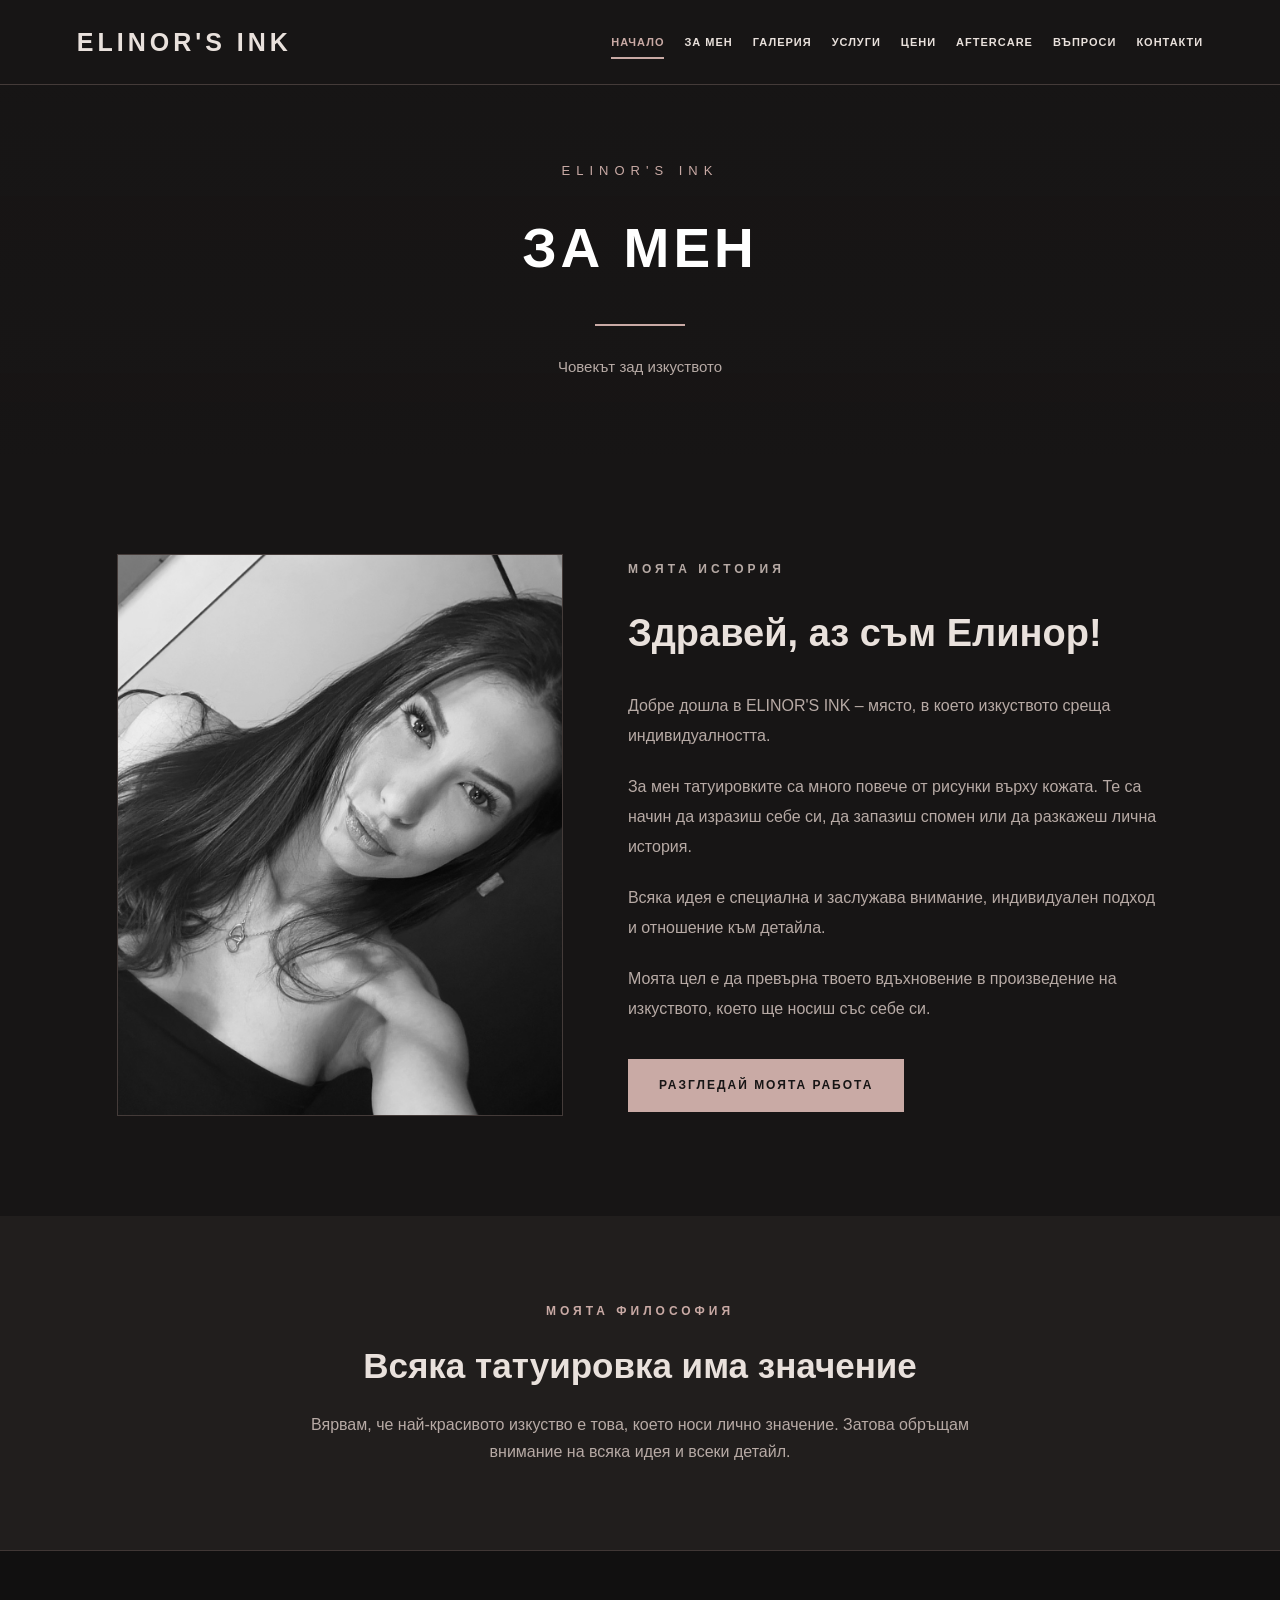
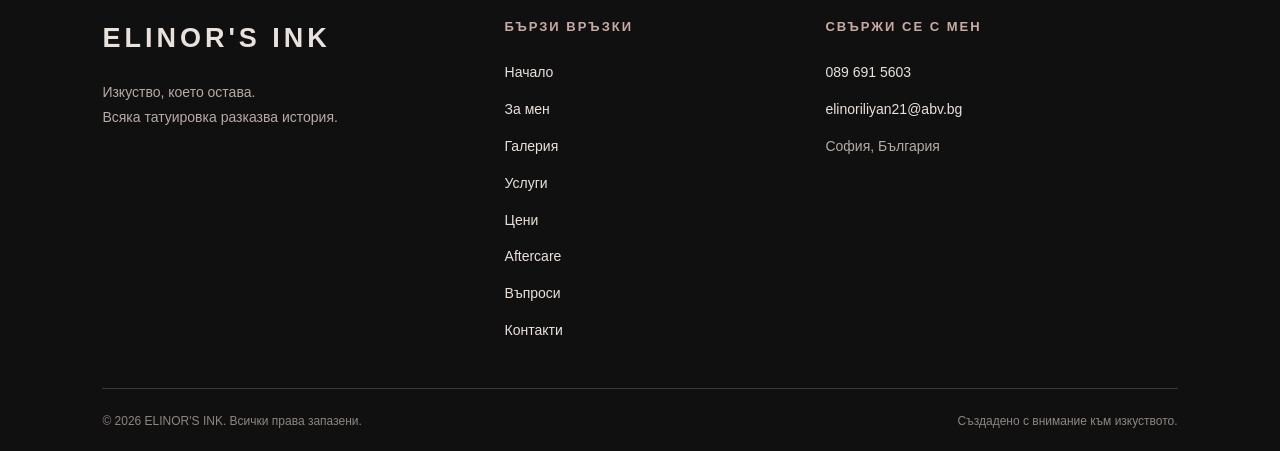
==== about.html @ 60843007 "Add files via upload" ====
<!DOCTYPE html>
<html lang="bg">
<head>
    <meta charset="UTF-8">
    <meta name="viewport" content="width=device-width, initial-scale=1.0">
    <meta name="description" content="Научи повече за Elinor's Ink и историята зад изкуството.">

    <title>За мен | ELINOR'S INK</title>

    <link rel="stylesheet" href="style.css">
</head>

<body>

    <!-- ГОРНО МЕНЮ -->
    <header class="site-header">
        <a href="index.html" class="logo">ELINOR'S INK</a>

        <button class="menu-toggle" id="menuToggle" aria-label="Отвори меню">
            ☰
        </button>

        <nav class="main-nav" id="mainNav">
            <a href="index.html" class="active">НАЧАЛО</a>
            <a href="about.html">ЗА МЕН</a>
            <a href="gallery.html">ГАЛЕРИЯ</a>
            <a href="services.html">УСЛУГИ</a>
            <a href="pricing.html">ЦЕНИ</a>
            <a href="aftercare.html">AFTERCARE</a>
            <a href="faq.html">ВЪПРОСИ</a>
            <a href="contacts.html">КОНТАКТИ</a>
        </nav>

    </header>


    <!-- ОСНОВНО СЪДЪРЖАНИЕ -->
    <main>

        <section class="page-hero">
            <p class="hero-subtitle">ELINOR'S INK</p>
            <h1>ЗА МЕН</h1>
            <div class="hero-line"></div>
            <p>Човекът зад изкуството</p>
        </section>


        <!-- ПРЕДСТАВЯНЕ -->
        <section class="about-section">

            <div class="about-image">
                <img src="images/elinor.jpg"
                     alt="Elinor - татуист">
            </div>

            <div class="about-content">
                <p class="section-subtitle">МОЯТА ИСТОРИЯ</p>

                <h2>Здравей, аз съм Елинор!</h2>

                <p>
                    Добре дошла в ELINOR'S INK – място, в което
                    изкуството среща индивидуалността.
                </p>

                <p>
                    За мен татуировките са много повече от рисунки
                    върху кожата. Те са начин да изразиш себе си,
                    да запазиш спомен или да разкажеш лична история.
                </p>

                <p>
                    Всяка идея е специална и заслужава внимание,
                    индивидуален подход и отношение към детайла.
                </p>

                <p>
                    Моята цел е да превърна твоето вдъхновение
                    в произведение на изкуството, което ще носиш
                    със себе си.
                </p>

                <a href="gallery.html" class="hero-button">
                    РАЗГЛЕДАЙ МОЯТА РАБОТА
                </a>
            </div>

        </section>


        <!-- МОЯТА ФИЛОСОФИЯ -->
        <section class="about-philosophy">

            <p class="section-subtitle">МОЯТА ФИЛОСОФИЯ</p>

            <h2>Всяка татуировка има значение</h2>

            <p>
                Вярвам, че най-красивото изкуство е това,
                което носи лично значение. Затова обръщам
                внимание на всяка идея и всеки детайл.
            </p>

        </section>

    </main>


    <!-- ФУТЪР -->
    <footer class="site-footer">

        <div class="footer-content">

            <div class="footer-brand">
                <h2>ELINOR'S INK</h2>
                <p>Изкуство, което остава.</p>
                <p>Всяка татуировка разказва история.</p>
            </div>

            <div class="footer-links">
                <h3>БЪРЗИ ВРЪЗКИ</h3>
                <a href="index.html">Начало</a>
                <a href="about.html">За мен</a>
                <a href="gallery.html">Галерия</a>
                 <a href="services.html">Услуги</a>
            <a href="pricing.html">Цени</a>
                <a href="aftercare.html">Aftercare</a>
                <a href="faq.html">Въпроси</a>
                <a href="contacts.html">Контакти</a>
            </div>

            <div class="footer-contact">
                <h3>СВЪРЖИ СЕ С МЕН</h3>
                <a href="tel:0896915603">089 691 5603</a>
                <a href="mailto:elinoriliyan21@abv.bg">
                    elinoriliyan21@abv.bg
                </a>
                <p>София, България</p>
            </div>

        </div>

        <div class="footer-bottom">
            <p>© 2026 ELINOR'S INK. Всички права запазени.</p>
            <p>Създадено с внимание към изкуството.</p>
        </div>

    </footer>

    <script src="script.js"></script>

</body>
</html>
---- style.css ----
/* =====================================================
   ELINOR'S INK
   ОСНОВЕН CSS ФАЙЛ
   Дизайн, цветове, меню, страници и анимации
===================================================== */


/* =====================================================
   1. ОСНОВНИ НАСТРОЙКИ
===================================================== */

:root {
    --black: #171515;
    --dark: #211e1d;
    --dark-card: #292525;
    --beige: #e9e1dc;
    --rose: #c9aaa5;
    --white: #ffffff;
    --muted: #b7aaa5;
    --border: rgba(201, 170, 165, 0.25);
    --transition: 0.3s ease;
}

* {
    margin: 0;
    padding: 0;
    box-sizing: border-box;
}

html {
    scroll-behavior: smooth;
}

body {
    font-family: Arial, Helvetica, sans-serif;
    background: var(--black);
    color: var(--beige);
    line-height: 1.7;
    overflow-x: hidden;
}

img {
    display: block;
    max-width: 100%;
}

a {
    color: inherit;
}

button,
input,
textarea,
select {
    font: inherit;
}

button {
    cursor: pointer;
}


/* =====================================================
   2. ГОРНО МЕНЮ
===================================================== */

.site-header {
    width: 100%;
    min-height: 85px;
    padding: 18px 6%;
    background: rgba(23, 21, 21, 0.97);
    border-bottom: 1px solid var(--border);

    display: flex;
    align-items: center;
    justify-content: space-between;
    gap: 30px;

    position: relative;
    z-index: 1000;
}

.logo {
    color: var(--beige);
    text-decoration: none;
    font-size: 25px;
    font-weight: bold;
    letter-spacing: 4px;
    white-space: nowrap;
    transition: var(--transition);
}

.logo:hover {
    color: var(--rose);
}

.main-nav {
    display: flex;
    align-items: center;
    justify-content: flex-end;
    flex-wrap: wrap;
    gap: 20px;
}

.main-nav a {
    color: var(--beige);
    text-decoration: none;
    font-size: 11px;
    letter-spacing: 1px;
    font-weight: bold;
    position: relative;
    padding: 8px 0;
    transition: var(--transition);
}

.main-nav a::after {
    content: "";
    position: absolute;
    left: 0;
    bottom: 0;
    width: 0;
    height: 2px;
    background: var(--rose);
    transition: var(--transition);
}

.main-nav a:hover,
.main-nav a.active {
    color: var(--rose);
}

.main-nav a:hover::after,
.main-nav a.active::after {
    width: 100%;
}

.menu-toggle {
    display: none;
    background: none;
    border: none;
    color: var(--beige);
    font-size: 28px;
}


/* =====================================================
   3. НАЧАЛНА СТРАНИЦА
===================================================== */

.hero {
    min-height: 85vh;
    position: relative;

    display: flex;
    justify-content: center;
    align-items: center;

    text-align: center;
    padding: 80px 20px;

    background-image: url("images/header-tattoo.jpg");
    background-position: center;
    background-size: cover;
    background-repeat: no-repeat;
}

.hero-overlay {
    position: absolute;
    inset: 0;
    background: linear-gradient(
        rgba(15, 13, 13, 0.55),
        rgba(15, 13, 13, 0.82)
    );
}

.hero-content {
    position: relative;
    z-index: 1;
    max-width: 850px;
    animation: fadeUp 1s ease both;
}

.hero-subtitle {
    color: var(--rose);
    font-size: 13px;
    letter-spacing: 6px;
    margin-bottom: 20px;
}

.hero h1 {
    color: var(--white);
    font-size: clamp(45px, 8vw, 95px);
    letter-spacing: 8px;
    line-height: 1.2;
}

.hero-line {
    width: 90px;
    height: 2px;
    background: var(--rose);
    margin: 28px auto;
}

.hero-description {
    color: var(--beige);
    font-size: 21px;
    letter-spacing: 2px;
    margin-bottom: 35px;
}

.hero-scroll {
    position: absolute;
    bottom: 25px;
    left: 50%;
    transform: translateX(-50%);
    color: var(--beige);
    font-size: 10px;
    letter-spacing: 3px;
    z-index: 1;
}

.hero-scroll span {
    display: block;
    font-size: 24px;
    color: var(--rose);
    animation: bounce 1.5s infinite;
}


/* =====================================================
   4. ОБЩИ БУТОНИ
===================================================== */

.hero-button {
    display: inline-block;
    padding: 15px 30px;

    border: 1px solid var(--rose);
    background: var(--rose);
    color: var(--black);

    text-decoration: none;
    font-size: 12px;
    font-weight: bold;
    letter-spacing: 2px;

    text-align: center;
    transition: var(--transition);
}

.hero-button:hover {
    background: transparent;
    color: var(--rose);
    transform: translateY(-4px);
}


/* =====================================================
   5. ЗАГЛАВИЯ НА ВЪТРЕШНИТЕ СТРАНИЦИ
===================================================== */

.page-hero {
    min-height: 330px;
    padding: 75px 20px;

    display: flex;
    flex-direction: column;
    align-items: center;
    justify-content: center;

    text-align: center;

    background:
        linear-gradient(
            rgba(23, 21, 21, 0.85),
            rgba(23, 21, 21, 0.95)
        ),
        url("images/header-tattoo.jpg") center/cover;
}

.page-hero h1 {
    color: var(--white);
    font-size: clamp(32px, 5vw, 55px);
    letter-spacing: 4px;
}

.page-hero > p:last-child {
    color: var(--muted);
    font-size: 15px;
}


/* =====================================================
   6. ОБЩИ ЗАГЛАВИЯ НА СЕКЦИИТЕ
===================================================== */

.section-heading {
    max-width: 750px;
    margin: 0 auto 55px;
    text-align: center;
}

.section-subtitle {
    color: var(--rose);
    font-size: 12px;
    letter-spacing: 4px;
    font-weight: bold;
    margin-bottom: 15px;
}

.section-heading h2 {
    color: var(--beige);
    font-size: clamp(27px, 4vw, 40px);
    margin-bottom: 18px;
    line-height: 1.3;
}

.section-heading > p:last-child {
    color: var(--muted);
    font-size: 15px;
}


/* =====================================================
   7. СТРАНИЦА ЗА МЕН
===================================================== */

.about-section {
    max-width: 1200px;
    margin: auto;
    padding: 100px 6%;

    display: grid;
    grid-template-columns: 1fr 1.2fr;
    align-items: center;
    gap: 65px;
}

.about-image {
    overflow: hidden;
    border: 1px solid var(--border);
}

.about-image img {
    width: 100%;
    height: 560px;
    object-fit: cover;
    transition: transform 0.6s ease;
}

.about-image:hover img {
    transform: scale(1.04);
}

.about-content h2 {
    color: var(--beige);
    font-size: 38px;
    margin-bottom: 25px;
}

.about-content p {
    color: var(--muted);
    margin-bottom: 20px;
    line-height: 1.9;
}

.about-content .hero-button {
    margin-top: 15px;
}

.about-philosophy {
    padding: 85px 20px;
    text-align: center;
    background: var(--dark);
}

.about-philosophy h2 {
    font-size: 35px;
    margin: 15px 0;
}

.about-philosophy > p:last-child {
    max-width: 700px;
    margin: auto;
    color: var(--muted);
}


/* =====================================================
   8. ГАЛЕРИЯ
===================================================== */

.gallery-section {
    max-width: 1250px;
    margin: auto;
    padding: 90px 5%;
}

.gallery-grid {
    display: grid;
    grid-template-columns: repeat(3, 1fr);
    gap: 22px;
}

.gallery-item {
    height: 350px;
    overflow: hidden;
    border: 1px solid var(--border);
    background: var(--dark-card);
    cursor: pointer;
}

.gallery-item img {
    width: 100%;
    height: 100%;
    object-fit: cover;
    transition: transform 0.5s ease, opacity 0.5s ease;
}

.gallery-item:hover img {
    transform: scale(1.08);
    opacity: 0.8;
}

.gallery-cta,
.faq-cta {
    padding: 85px 20px;
    background: var(--dark);
    text-align: center;
}

.gallery-cta h2,
.faq-cta h2 {
    font-size: 32px;
    margin-bottom: 15px;
}

.gallery-cta p,
.faq-cta p {
    color: var(--muted);
    margin-bottom: 28px;
}


/* =====================================================
   9. ГОЛЯМА СНИМКА В ГАЛЕРИЯТА
===================================================== */

.image-modal {
    display: none;
    position: fixed;
    inset: 0;
    z-index: 2000;

    background: rgba(0, 0, 0, 0.95);

    justify-content: center;
    align-items: center;

    padding: 60px;
}

.image-modal img {
    max-width: 85%;
    max-height: 85vh;
    object-fit: contain;
}

.modal-close {
    position: absolute;
    top: 20px;
    right: 35px;

    border: none;
    background: none;
    color: white;
    font-size: 45px;
}

.modal-arrow {
    position: absolute;
    top: 50%;
    transform: translateY(-50%);

    background: none;
    border: none;
    color: white;
    font-size: 40px;
    padding: 15px;
}

.modal-prev {
    left: 15px;
}

.modal-next {
    right: 15px;
}

.modal-close:hover,
.modal-arrow:hover {
    color: var(--rose);
}


/* =====================================================
   10. УСЛУГИ
===================================================== */

.services-section {
    padding: 90px 6%;
}

.services-grid {
    max-width: 1150px;
    margin: auto;

    display: grid;
    grid-template-columns: repeat(3, 1fr);
    gap: 25px;
}

.service-card {
    background: var(--dark-card);
    border: 1px solid var(--border);
    padding: 35px 28px;
    text-align: center;
    transition: var(--transition);
}

.service-card:hover {
    transform: translateY(-8px);
    border-color: var(--rose);
}

.service-icon {
    display: inline-block;
    color: var(--rose);
    font-size: 32px;
    margin-bottom: 18px;
    transition: transform 0.3s ease;
}

.service-card:hover .service-icon,
.aftercare-card:hover .service-icon {
    transform: scale(1.2) rotate(8deg);
}

.service-card h3 {
    font-size: 19px;
    margin-bottom: 15px;
}

.service-card p {
    color: var(--muted);
    font-size: 14px;
}


/* =====================================================
   11. ЦЕНОВА ТАБЛИЦА
===================================================== */

.price-section {
    padding: 90px 6%;
    background: var(--dark);
}

.price-table-wrapper {
    max-width: 950px;
    margin: auto;
    overflow-x: auto;
}

.price-table {
    width: 100%;
    border-collapse: collapse;
    background: var(--dark-card);
    text-align: center;
}

.price-table th {
    background: #352d2b;
    color: var(--rose);
    padding: 18px 12px;
    font-size: 14px;
}

.price-table td {
    padding: 18px 12px;
    border-bottom: 1px solid var(--border);
    color: var(--beige);
}

.price-table tr:hover td {
    background: rgba(201, 170, 165, 0.08);
}

.price-note {
    max-width: 950px;
    margin: 20px auto 0;
    color: var(--muted);
    font-size: 13px;
    text-align: center;
}


/* =====================================================
   12. КАЛКУЛАТОР
===================================================== */

.calculator-section {
    padding: 90px 6%;
}

.calculator-box {
    max-width: 700px;
    margin: auto;
    padding: 40px;

    background: var(--dark-card);
    border: 1px solid var(--border);
}

.calculator-box h3 {
    font-size: 19px;
    margin: 25px 0 18px;
}

.body-options {
    display: flex;
    flex-wrap: wrap;
    gap: 12px;
}

.body-options button {
    padding: 12px 20px;
    background: transparent;
    color: var(--beige);
    border: 1px solid var(--rose);
    transition: var(--transition);
}

.body-options button:hover,
.body-options button.active {
    background: var(--rose);
    color: var(--black);
}

#selectedZone {
    color: var(--rose);
    margin-top: 15px;
    font-size: 14px;
}

.calculator-box select {
    display: block;
    width: 100%;
    padding: 14px;
    margin: 15px 0;

    background: var(--black);
    color: var(--beige);
    border: 1px solid var(--border);
}

.calculator-box select:focus {
    border-color: var(--rose);
}

.calculator-box .hero-button {
    margin-top: 10px;
}

#priceResult {
    margin-top: 25px;
    color: var(--rose);
    font-size: 22px;
    font-weight: bold;
}

.calculator-booking {
    margin-top: 15px;
}


/* =====================================================
   13. AFTERCARE
===================================================== */

.aftercare-intro,
.aftercare-longterm {
    padding: 80px 6%;
}

.aftercare-grid {
    max-width: 1150px;
    margin: auto;

    display: grid;
    grid-template-columns: repeat(3, 1fr);
    gap: 25px;
}

.aftercare-card {
    background: var(--dark-card);
    border: 1px solid var(--border);
    padding: 32px 25px;
    transition: var(--transition);
}

.aftercare-card:hover {
    transform: translateY(-6px);
    border-color: var(--rose);
}

.aftercare-card h3 {
    margin-bottom: 14px;
    font-size: 19px;
}

.aftercare-card p {
    color: var(--muted);
    font-size: 14px;
    line-height: 1.8;
}

.aftercare-warning {
    max-width: 1000px;
    margin: 30px auto 90px;
    padding: 35px;

    background: rgba(201, 170, 165, 0.1);
    border-left: 4px solid var(--rose);
}

.aftercare-warning h2 {
    color: var(--rose);
    margin-bottom: 15px;
}

.aftercare-warning p {
    color: var(--muted);
    margin-bottom: 12px;
}


/* =====================================================
   14. ЧЕСТО ЗАДАВАНИ ВЪПРОСИ
===================================================== */

.faq-section {
    padding: 90px 6%;
}

.faq-container {
    max-width: 850px;
    margin: auto;
}

.faq-item {
    background: var(--dark-card);
    border: 1px solid var(--border);
    margin-bottom: 14px;
    transition: var(--transition);
}

.faq-item summary {
    padding: 22px 25px;
    cursor: pointer;
    list-style: none;
    color: var(--beige);
    font-weight: bold;
    position: relative;
    padding-right: 55px;
}

.faq-item summary::-webkit-details-marker {
    display: none;
}

.faq-item summary::after {
    content: "+";
    position: absolute;
    right: 25px;
    top: 50%;
    transform: translateY(-50%);
    color: var(--rose);
    font-size: 25px;
}

.faq-item[open] summary::after {
    content: "−";
}

.faq-item[open] {
    border-color: var(--rose);
}

.faq-item p {
    padding: 0 25px 23px;
    color: var(--muted);
    font-size: 14px;
}


/* =====================================================
   15. КОНТАКТИ
===================================================== */

.contacts-section,
.contact-form-section,
.location-section {
    padding: 90px 6%;
}

.contact-cards {
    max-width: 1150px;
    margin: auto;

    display: grid;
    grid-template-columns: repeat(3, 1fr);
    gap: 25px;
}

.contact-card {
    background: var(--dark-card);
    border: 1px solid var(--border);
    padding: 35px 28px;
    text-align: center;
    transition: var(--transition);
}

.contact-card:hover {
    transform: translateY(-8px);
    border-color: var(--rose);
}

.contact-card h3 {
    font-size: 17px;
    margin-bottom: 15px;
}

.contact-card p,
.contact-card a {
    color: var(--muted);
    font-size: 14px;
}

.contact-card a {
    text-decoration: none;
    overflow-wrap: anywhere;
    transition: var(--transition);
}

.contact-card a:hover {
    color: var(--rose);
}

.contact-form {
    max-width: 700px;
    margin: auto;

    display: flex;
    flex-direction: column;
}

.contact-form label {
    margin-bottom: 8px;
    margin-top: 12px;
    color: var(--beige);
    font-size: 14px;
}

.contact-form input,
.contact-form select,
.contact-form textarea {
    width: 100%;
    padding: 14px;
    margin-bottom: 15px;

    background: var(--dark-card);
    border: 1px solid var(--border);
    color: var(--beige);
    outline: none;
}

.contact-form input:focus,
.contact-form select:focus,
.contact-form textarea:focus {
    border-color: var(--rose);
}

.contact-form textarea {
    resize: vertical;
}

.contact-form .hero-button {
    align-self: flex-start;
    margin-top: 10px;
}

.contact-note {
    max-width: 700px;
    margin: 20px auto 0;
    color: var(--muted);
    font-size: 13px;
}

.location-section {
    background: var(--dark);
    text-align: center;
}

.location-section .hero-button {
    margin-top: 25px;
}


/* =====================================================
   16. ФУТЪР
===================================================== */

.site-footer {
    background: #111010;
    color: var(--beige);
    padding: 65px 8% 20px;
    border-top: 1px solid var(--border);
}

.footer-content {
    max-width: 1200px;
    margin: 0 auto 45px;

    display: grid;
    grid-template-columns: 1.3fr 1fr 1.3fr;
    gap: 50px;
}

.footer-brand h2 {
    font-size: 27px;
    letter-spacing: 4px;
    margin-bottom: 18px;
}

.footer-brand p {
    color: var(--muted);
    line-height: 1.8;
    font-size: 14px;
}

.footer-links,
.footer-contact {
    display: flex;
    flex-direction: column;
    gap: 13px;
}

.footer-links h3,
.footer-contact h3 {
    font-size: 13px;
    letter-spacing: 2px;
    margin-bottom: 10px;
    color: var(--rose);
}

.footer-links a,
.footer-contact a {
    color: var(--beige);
    text-decoration: none;
    font-size: 14px;
    overflow-wrap: anywhere;
    transition: var(--transition);
}

.footer-links a:hover,
.footer-contact a:hover {
    color: var(--rose);
    transform: translateX(5px);
}

.footer-contact p {
    font-size: 14px;
    color: var(--muted);
}

.footer-bottom {
    max-width: 1200px;
    margin: 0 auto;
    padding-top: 22px;
    border-top: 1px solid var(--border);

    display: flex;
    justify-content: space-between;
    gap: 15px;
    flex-wrap: wrap;
}

.footer-bottom p {
    color: #8f8581;
    font-size: 12px;
}


/* =====================================================
   17. АНИМАЦИИ
===================================================== */

@keyframes fadeUp {
    from {
        opacity: 0;
        transform: translateY(25px);
    }

    to {
        opacity: 1;
        transform: translateY(0);
    }
}

@keyframes bounce {
    0%, 100% {
        transform: translateY(0);
    }

    50% {
        transform: translateY(9px);
    }
}


/* =====================================================
   18. АДАПТАЦИЯ ЗА ТАБЛЕТИ
===================================================== */

@media (max-width: 1000px) {

    .site-header {
        flex-wrap: wrap;
    }

    .main-nav {
        gap: 13px;
    }

    .main-nav a {
        font-size: 10px;
    }

    .gallery-grid {
        grid-template-columns: repeat(2, 1fr);
    }

    .about-section {
        gap: 35px;
    }

}


/* =====================================================
   19. АДАПТАЦИЯ ЗА ТЕЛЕФОНИ
===================================================== */

@media (max-width: 700px) {

    .site-header {
        min-height: 70px;
        padding: 15px 5%;
        flex-wrap: wrap;
    }

    .logo {
        font-size: 20px;
    }

    .menu-toggle {
        display: block;
    }

    .main-nav {
        display: none;
        width: 100%;
        flex-direction: column;
        align-items: stretch;
        gap: 0;
        padding-top: 12px;
    }

    .main-nav.open {
        display: flex;
    }

    .main-nav a {
        padding: 13px 5px;
        border-top: 1px solid var(--border);
        font-size: 12px;
    }

    .hero {
        min-height: 75vh;
    }

    .hero h1 {
        letter-spacing: 4px;
    }

    .hero-description {
        font-size: 17px;
    }

    .page-hero {
        min-height: 260px;
        padding: 55px 20px;
    }

    .page-hero h1 {
        letter-spacing: 2px;
    }

    .about-section {
        grid-template-columns: 1fr;
        padding: 55px 6%;
        gap: 30px;
    }

    .about-image img {
        height: auto;
        max-height: 500px;
    }

    .about-content h2 {
        font-size: 30px;
    }

    .gallery-grid {
        grid-template-columns: 1fr;
        gap: 18px;
    }

    .gallery-item {
        height: 350px;
    }

    .services-grid,
    .aftercare-grid,
    .contact-cards {
        grid-template-columns: 1fr;
    }

    .services-section,
    .price-section,
    .calculator-section,
    .aftercare-section,
    .aftercare-intro,
    .faq-section,
    .contacts-section,
    .contact-form-section,
    .location-section {
        padding: 55px 6%;
    }

    .calculator-box {
        padding: 25px 18px;
    }

    .body-options {
        justify-content: center;
    }

    .price-table th,
    .price-table td {
        padding: 12px 9px;
        font-size: 13px;
    }

    .footer-content {
        grid-template-columns: 1fr;
        gap: 35px;
    }

    .footer-bottom {
        flex-direction: column;
        text-align: center;
    }

    .image-modal {
        padding: 50px 15px;
    }

    .image-modal img {
        max-width: 100%;
        max-height: 75vh;
    }

    .modal-prev {
        left: 5px;
    }

    .modal-next {
        right: 5px;
    }

    .aftercare-warning {
        margin: 30px 6% 55px;
        padding: 25px 18px;
    }

}


/* =====================================================
   20. ДОСТЪПНОСТ - НАМАЛЕНО ДВИЖЕНИЕ
===================================================== */

@media (prefers-reduced-motion: reduce) {

    *,
    *::before,
    *::after {
        scroll-behavior: auto !important;
        animation-duration: 0.01ms !important;
        animation-iteration-count: 1 !important;
        transition-duration: 0.01ms !important;
    }

}
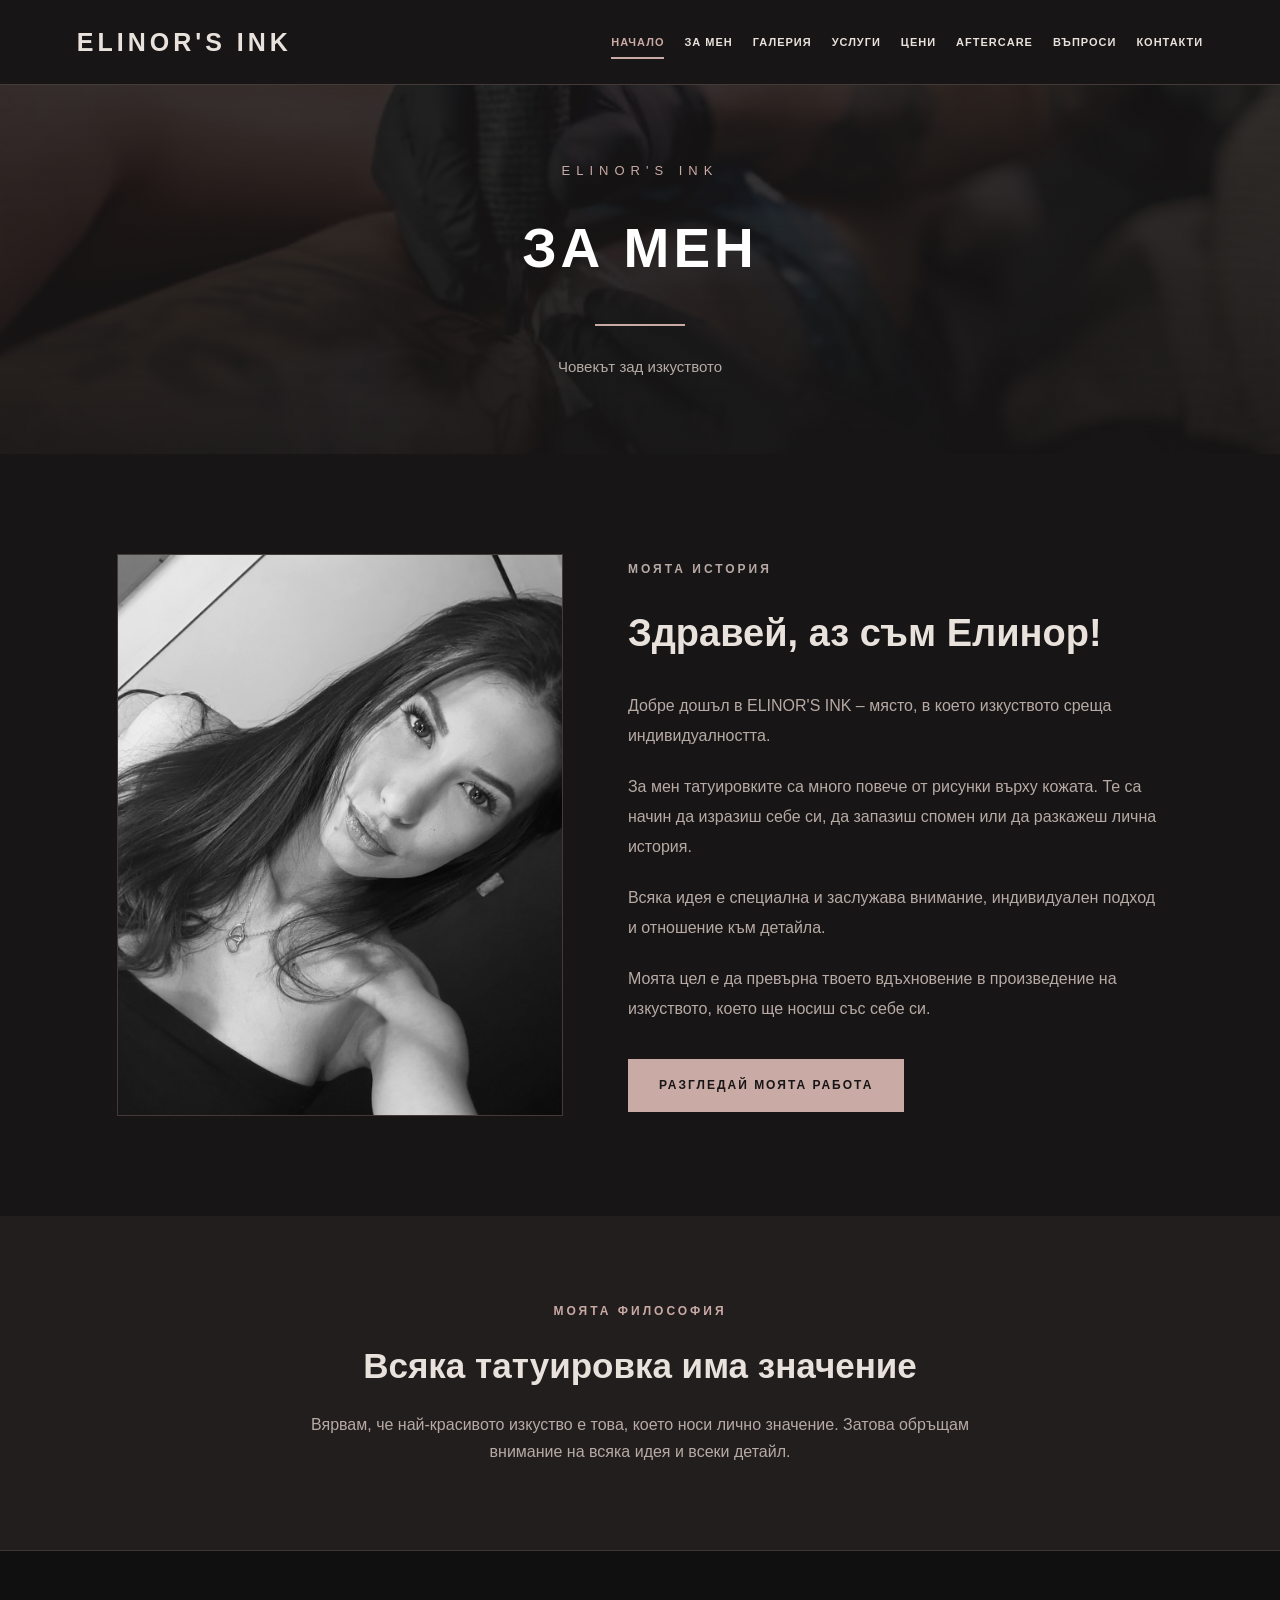
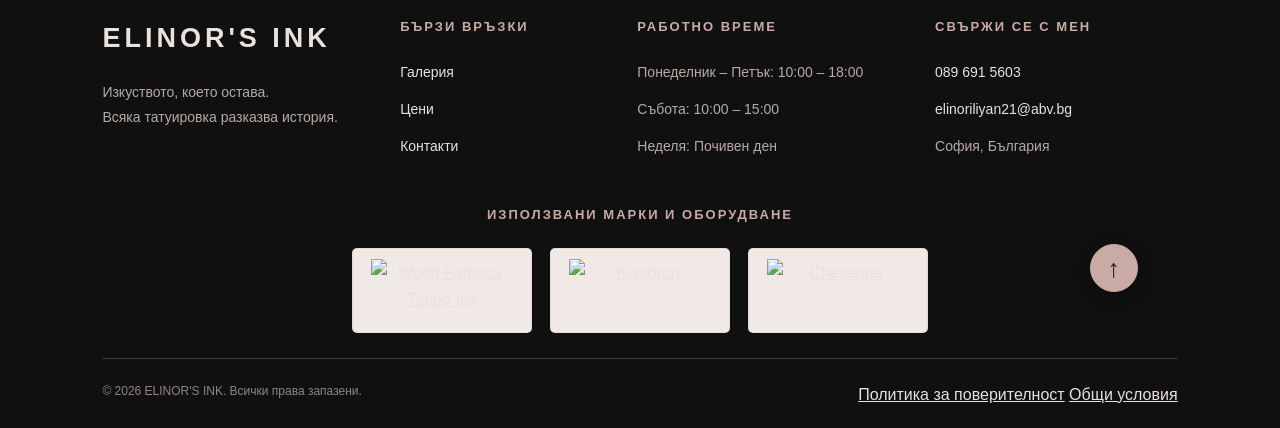
==== commit ab698141: "Add files via upload" ====
--- a/about.html
+++ b/about.html
@@ -60,7 +60,7 @@
                 <h2>Здравей, аз съм Елинор!</h2>
 
                 <p>
-                    Добре дошла в ELINOR'S INK – място, в което
+                    Добре дошъл в ELINOR'S INK – място, в което
                     изкуството среща индивидуалността.
                 </p>
 
@@ -107,46 +107,77 @@
     </main>
 
 
-    <!-- ФУТЪР -->
-    <footer class="site-footer">
+    <!-- ДОЛНА ЧАСТ -->
 
-        <div class="footer-content">
+<footer class="site-footer">
 
-            <div class="footer-brand">
-                <h2>ELINOR'S INK</h2>
-                <p>Изкуство, което остава.</p>
-                <p>Всяка татуировка разказва история.</p>
-            </div>
+    <div class="footer-content">
 
-            <div class="footer-links">
-                <h3>БЪРЗИ ВРЪЗКИ</h3>
-                <a href="index.html">Начало</a>
-                <a href="about.html">За мен</a>
-                <a href="gallery.html">Галерия</a>
-                 <a href="services.html">Услуги</a>
-            <a href="pricing.html">Цени</a>
-                <a href="aftercare.html">Aftercare</a>
-                <a href="faq.html">Въпроси</a>
-                <a href="contacts.html">Контакти</a>
-            </div>
-
-            <div class="footer-contact">
-                <h3>СВЪРЖИ СЕ С МЕН</h3>
-                <a href="tel:0896915603">089 691 5603</a>
-                <a href="mailto:elinoriliyan21@abv.bg">
-                    elinoriliyan21@abv.bg
-                </a>
-                <p>София, България</p>
-            </div>
-
+        <!-- ЛОГО И ПРЕДСТАВЯНЕ -->
+        <div class="footer-brand">
+            <h2>ELINOR'S INK</h2>
+            <p>Изкуството, което остава.</p>
+            <p>Всяка татуировка разказва история.</p>
         </div>
 
-        <div class="footer-bottom">
-            <p>© 2026 ELINOR'S INK. Всички права запазени.</p>
-            <p>Създадено с внимание към изкуството.</p>
+        <!-- БЪРЗИ ВРЪЗКИ -->
+        <div class="footer-links">
+            <h3>БЪРЗИ ВРЪЗКИ</h3>
+            <a href="gallery.html">Галерия</a>
+            <a href="pricing.html">Цени</a>
+            <a href="contacts.html">Контакти</a>
         </div>
 
-    </footer>
+        <!-- РАБОТНО ВРЕМЕ -->
+        <div class="footer-hours">
+            <h3>РАБОТНО ВРЕМЕ</h3>
+            <p>Понеделник – Петък: 10:00 – 18:00</p>
+            <p>Събота: 10:00 – 15:00</p>
+            <p>Неделя: Почивен ден</p>
+        </div>
+
+        <!-- КОНТАКТИ -->
+        <div class="footer-contact">
+            <h3>СВЪРЖИ СЕ С МЕН</h3>
+            <a href="tel:0896915603">089 691 5603</a>
+            <a href="mailto:elinoriliyan21@abv.bg">
+                elinoriliyan21@abv.bg
+            </a>
+            <p>София, България</p>
+        </div>
+
+    </div>
+
+    <!-- МАРКИ -->
+   <div class="footer-brands">
+    <h3>ИЗПОЛЗВАНИ МАРКИ И ОБОРУДВАНЕ</h3>
+
+   <div class="brand-logos">
+    <a href="https://www.worldfamoustattooink.com/" target="_blank" rel="noopener">
+        <img src="images/world-famous.jpg" alt="World Famous Tattoo Ink">
+    </a>
+
+    <a href="https://www.kwadron.pl/en/" target="_blank" rel="noopener">
+        <img src="images/kwadron.jpg" alt="Kwadron">
+    </a>
+
+    <a href="https://shop.world.cheyennetattoo.com/" target="_blank" rel="noopener">
+        <img src="images/cheyenne.jpg" alt="Cheyenne">
+    </a>
+</div>
+<a href="#" class="back-to-top" aria-label="Върни се в началото">↑</a>
+</div>
+
+    <!-- ДОЛНА ЧАСТ -->
+    <div class="footer-bottom">
+        <p>© 2026 ELINOR'S INK. Всички права запазени.</p>
+        <div class="footer-legal">
+            <a href="privacy.html">Политика за поверителност</a>
+            <a href="terms.html">Общи условия</a>
+        </div>
+    </div>
+
+</footer>
 
     <script src="script.js"></script>
 
--- a/style.css
+++ b/style.css
@@ -934,10 +934,10 @@
     margin: 0 auto 45px;
 
     display: grid;
-    grid-template-columns: 1.3fr 1fr 1.3fr;
-    gap: 50px;
-}
-
+    grid-template-columns: 1.3fr 1fr 1.3fr 1.2fr;
+    gap: 35px;
+    align-items: start;
+}
 .footer-brand h2 {
     font-size: 27px;
     letter-spacing: 4px;
@@ -984,7 +984,24 @@
     font-size: 14px;
     color: var(--muted);
 }
-
+.footer-hours {
+    display: flex;
+    flex-direction: column;
+    gap: 13px;
+}
+
+.footer-hours h3 {
+    font-size: 13px;
+    letter-spacing: 2px;
+    margin-bottom: 10px;
+    color: var(--rose);
+}
+
+
+.footer-hours p {
+    font-size: 14px;
+    color: var(--muted);
+}
 .footer-bottom {
     max-width: 1200px;
     margin: 0 auto;
@@ -1001,7 +1018,66 @@
     color: #8f8581;
     font-size: 12px;
 }
-
+/* ЛОГА НА МАРКИТЕ */
+
+.footer-brands {
+    max-width: 1200px;
+    margin: 0 auto 25px;
+    text-align: center;
+}
+
+.footer-brands h3 {
+    color: var(--rose);
+    font-size: 13px;
+    letter-spacing: 2px;
+    margin-bottom: 22px;
+}
+.brand-logos {
+    display: grid;
+    grid-template-columns: repeat(3, 180px);
+    justify-content: center;
+    gap: 18px;
+    max-width: 650px;
+    margin: auto;
+}
+
+.brand-logos a {
+    height: 85px;
+    display: flex;
+    align-items: center;
+    justify-content: center;
+    padding: 10px 18px;
+    background: #f0e9e5;
+    border: 1px solid var(--border);
+    border-radius: 5px;
+    overflow: hidden;
+    transition: var(--transition);
+}
+
+.brand-logos img {
+    width: 100%;
+    height: 100%;
+    object-fit: cover;
+    display: block;
+}
+
+.brand-logos a:hover {
+    transform: translateY(-4px);
+}
+
+@media (max-width: 700px) {
+    .brand-logos {
+        grid-template-columns: repeat(2, 1fr);
+        gap: 12px;
+    }
+}
+.
+@media (max-width: 700px) {
+    .brand-logos {
+        grid-template-columns: 1fr;
+        gap: 12px;
+    }
+}
 
 /* =====================================================
    17. АНИМАЦИИ
@@ -1226,3 +1302,257 @@
     }
 
 }
+/* Бутон за връщане в началото */
+.back-to-top {
+    position: absolute;
+    right: 40px;
+    top: 50%;
+    transform: translateY(-50%);
+    width: 48px;
+    height: 48px;
+    display: flex;
+    align-items: center;
+    justify-content: center;
+    background: var(--rose);
+    color: #211e1d;
+    border: 1px solid var(--rose);
+    border-radius: 50%;
+    font-size: 25px;
+    font-weight: bold;
+    text-decoration: none;
+    transition: var(--transition);
+    box-shadow: 0 4px 15px rgba(0, 0, 0, 0.25);
+}
+
+.back-to-top:hover {
+    background: transparent;
+    color: var(--rose);
+    transform: translateY(-55%);
+}
+
+.footer-brands {
+    position: relative;
+}
+
+@media (max-width: 700px) {
+    .back-to-top {
+        position: static;
+        margin: 20px auto 0;
+        transform: none;
+    }
+}/* УВОДНО ПРЕДСТАВЯНЕ */
+
+.welcome-section {
+    padding: 100px 20px;
+    background: rgba(20, 17, 16, 0.72);
+    text-align: center;
+    position: relative;
+}
+.welcome-content {
+    max-width: 850px;
+    margin: 0 auto;
+    padding: 30px 30px;
+}
+.welcome-subtitle {
+    color: var(--rose);
+    font-size: 12px;
+    letter-spacing: 4px;
+    font-weight: bold;
+}
+
+.welcome-content h2 {
+    color: #f0e9e5;
+    font-size: 36px;
+    margin: 22px 0;
+    letter-spacing: 1px;
+}
+
+.welcome-line {
+    width: 65px;
+    height: 2px;
+    background: var(--rose);
+    margin: 25px auto;
+}
+
+.welcome-content h3 {
+    color: var(--rose);
+    font-size: 19px;
+    margin-bottom: 25px;
+    font-weight: 500;
+}
+
+.welcome-content p {
+    color: #c9c0bb;
+    font-size: 16px;
+    line-height: 1.9;
+    margin-bottom: 18px;
+}
+
+.welcome-content strong {
+    color: #f0d2c0;
+}
+
+.welcome-content .welcome-ending {
+    color: var(--rose);
+    font-size: 18px;
+    letter-spacing: 1px;
+    margin-top: 30px;
+    font-weight: bold;
+}
+
+@media (max-width: 700px) {
+    .welcome-section {
+        padding: 60px 22px;
+    }
+
+    .welcome-content h2 {
+        font-size: 27px;
+    }
+
+    .welcome-content p {
+        font-size: 14px;
+    }
+}
+.welcome-content h2,
+.welcome-content h3,
+.welcome-content p {
+    text-shadow: 0 2px 8px rgba(0, 0, 0, 0.8);
+}
+
+.welcome-content p {
+    color: #f0e9e5;
+}
+
+/* ===== ГАЛЕРИЯ ===== */
+
+.gallery-section {
+    max-width: 1200px;
+    margin: 0 auto;
+    padding: 60px 25px;
+}
+
+.section-heading {
+    text-align: center;
+    margin-bottom: 35px;
+}
+
+.section-heading h2 {
+    color: var(--rose);
+    font-size: 32px;
+    letter-spacing: 4px;
+    margin: 12px 0;
+}
+
+.section-heading p {
+    color: var(--text);
+    line-height: 1.7;
+}
+
+.section-subtitle {
+    color: var(--rose);
+    font-size: 12px;
+    letter-spacing: 3px;
+    text-transform: uppercase;
+}
+
+.gallery-grid {
+    display: grid;
+    grid-template-columns: repeat(3, minmax(0, 1fr));
+    gap: 22px;
+}
+
+.gallery-item {
+    width: 100%;
+    height: 350px;
+    overflow: hidden;
+    border: 1px solid var(--border);
+    background: #211e1d;
+}
+
+.gallery-item img {
+    display: block;
+    width: 100%;
+    height: 100%;
+    object-fit: cover;
+    cursor: pointer;
+    transition: transform 0.4s ease;
+}
+
+.gallery-item img:hover {
+    transform: scale(1.06);
+}
+
+/* ГОЛЯМА СНИМКА */
+
+.image-modal {
+    display: none;
+    position: fixed;
+    z-index: 9999;
+    inset: 0;
+    background: rgba(0, 0, 0, 0.95);
+    align-items: center;
+    justify-content: center;
+    padding: 50px;
+}
+
+.image-modal img {
+    max-width: 85%;
+    max-height: 85vh;
+    object-fit: contain;
+}
+
+.modal-close {
+    position: absolute;
+    top: 20px;
+    right: 35px;
+    font-size: 40px;
+    color: white;
+    background: none;
+    border: none;
+    cursor: pointer;
+}
+
+.modal-arrow {
+    position: absolute;
+    top: 50%;
+    transform: translateY(-50%);
+    color: white;
+    background: none;
+    border: none;
+    font-size: 35px;
+    cursor: pointer;
+}
+
+.modal-prev {
+    left: 25px;
+}
+
+.modal-next {
+    right: 25px;
+}
+
+/* АДАПТИВЕН ДИЗАЙН */
+
+@media (max-width: 800px) {
+    .gallery-grid {
+        grid-template-columns: repeat(2, minmax(0, 1fr));
+    }
+
+    .gallery-item {
+        height: 280px;
+    }
+}
+
+@media (max-width: 500px) {
+    .gallery-grid {
+        grid-template-columns: 1fr;
+    }
+
+    .gallery-item {
+        height: 320px;
+    }
+
+    .gallery-section {
+        padding: 40px 15px;
+    }
+}
